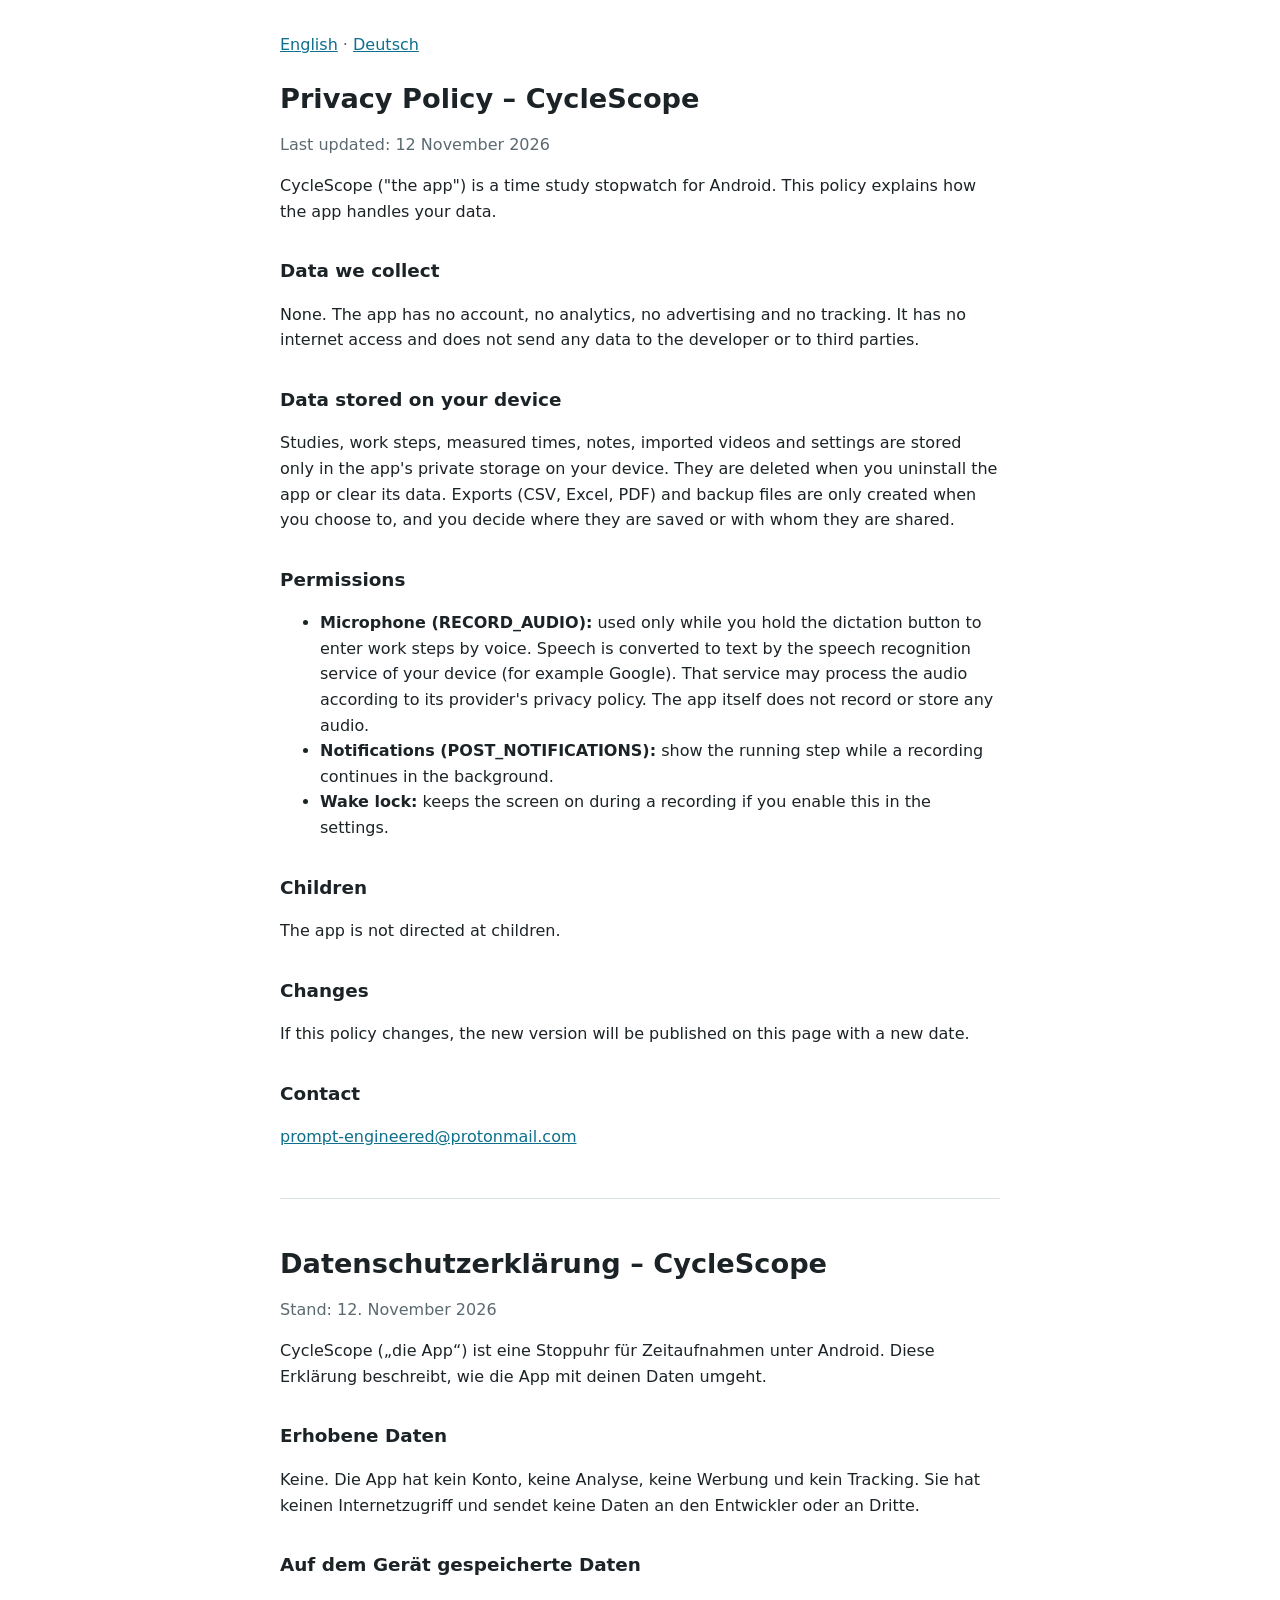
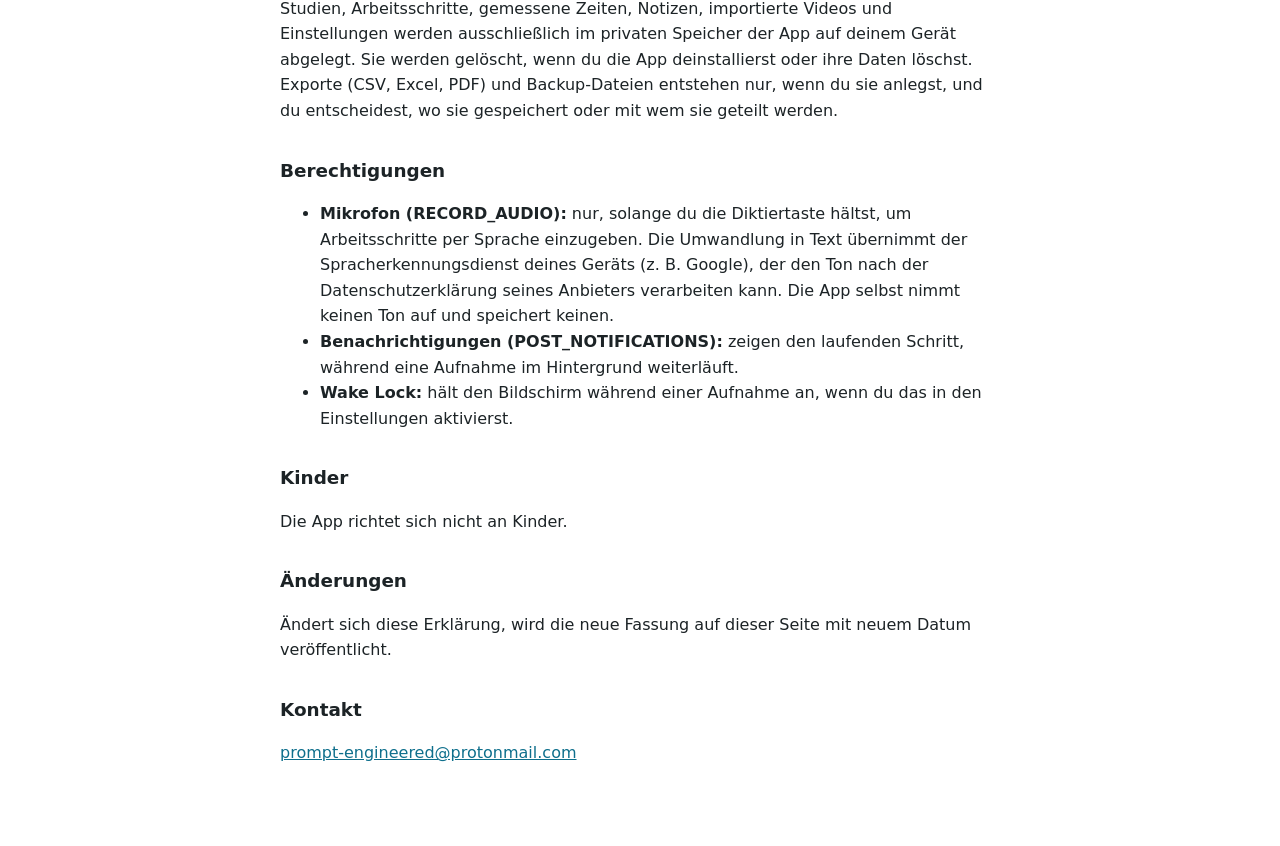
==== site/privacy/index.html @ 5daae581 "feat(site): publish the privacy policy on GitHub Pages Google Play needs a public privacy policy URL" ====
<!doctype html>
<html lang="en">
<head>
<meta charset="utf-8">
<meta name="viewport" content="width=device-width, initial-scale=1">
<title>CycleScope – Privacy Policy / Datenschutzerklärung</title>
<link rel="stylesheet" href="../style.css">
</head>
<body>
<main>
<nav><a href="#en">English</a> · <a href="#de">Deutsch</a></nav>

<section id="en" lang="en">
<h1>Privacy Policy – CycleScope</h1>
<p class="date">Last updated: 12 November 2026</p>
<p>CycleScope ("the app") is a time study stopwatch for Android. This policy explains how the app handles your data.</p>

<h2>Data we collect</h2>
<p>None. The app has no account, no analytics, no advertising and no tracking. It has no internet access and does not send any data to the developer or to third parties.</p>

<h2>Data stored on your device</h2>
<p>Studies, work steps, measured times, notes, imported videos and settings are stored only in the app's private storage on your device. They are deleted when you uninstall the app or clear its data. Exports (CSV, Excel, PDF) and backup files are only created when you choose to, and you decide where they are saved or with whom they are shared.</p>

<h2>Permissions</h2>
<ul>
<li><strong>Microphone (RECORD_AUDIO):</strong> used only while you hold the dictation button to enter work steps by voice. Speech is converted to text by the speech recognition service of your device (for example Google). That service may process the audio according to its provider's privacy policy. The app itself does not record or store any audio.</li>
<li><strong>Notifications (POST_NOTIFICATIONS):</strong> show the running step while a recording continues in the background.</li>
<li><strong>Wake lock:</strong> keeps the screen on during a recording if you enable this in the settings.</li>
</ul>

<h2>Children</h2>
<p>The app is not directed at children.</p>

<h2>Changes</h2>
<p>If this policy changes, the new version will be published on this page with a new date.</p>

<h2>Contact</h2>
<p><a href="mailto:prompt-engineered@protonmail.com">prompt-engineered@protonmail.com</a></p>
</section>

<hr>

<section id="de" lang="de">
<h1>Datenschutzerklärung – CycleScope</h1>
<p class="date">Stand: 12. November 2026</p>
<p>CycleScope („die App“) ist eine Stoppuhr für Zeitaufnahmen unter Android. Diese Erklärung beschreibt, wie die App mit deinen Daten umgeht.</p>

<h2>Erhobene Daten</h2>
<p>Keine. Die App hat kein Konto, keine Analyse, keine Werbung und kein Tracking. Sie hat keinen Internetzugriff und sendet keine Daten an den Entwickler oder an Dritte.</p>

<h2>Auf dem Gerät gespeicherte Daten</h2>
<p>Studien, Arbeitsschritte, gemessene Zeiten, Notizen, importierte Videos und Einstellungen werden ausschließlich im privaten Speicher der App auf deinem Gerät abgelegt. Sie werden gelöscht, wenn du die App deinstallierst oder ihre Daten löschst. Exporte (CSV, Excel, PDF) und Backup-Dateien entstehen nur, wenn du sie anlegst, und du entscheidest, wo sie gespeichert oder mit wem sie geteilt werden.</p>

<h2>Berechtigungen</h2>
<ul>
<li><strong>Mikrofon (RECORD_AUDIO):</strong> nur, solange du die Diktiertaste hältst, um Arbeitsschritte per Sprache einzugeben. Die Umwandlung in Text übernimmt der Spracherkennungsdienst deines Geräts (z. B. Google), der den Ton nach der Datenschutzerklärung seines Anbieters verarbeiten kann. Die App selbst nimmt keinen Ton auf und speichert keinen.</li>
<li><strong>Benachrichtigungen (POST_NOTIFICATIONS):</strong> zeigen den laufenden Schritt, während eine Aufnahme im Hintergrund weiterläuft.</li>
<li><strong>Wake Lock:</strong> hält den Bildschirm während einer Aufnahme an, wenn du das in den Einstellungen aktivierst.</li>
</ul>

<h2>Kinder</h2>
<p>Die App richtet sich nicht an Kinder.</p>

<h2>Änderungen</h2>
<p>Ändert sich diese Erklärung, wird die neue Fassung auf dieser Seite mit neuem Datum veröffentlicht.</p>

<h2>Kontakt</h2>
<p><a href="mailto:prompt-engineered@protonmail.com">prompt-engineered@protonmail.com</a></p>
</section>
</main>
</body>
</html>
---- site/style.css ----
:root {
  --bg: #ffffff;
  --text: #1c2326;
  --muted: #5b6a70;
  --accent: #0e6f8c;
  --line: #d9e2e5;
}

@media (prefers-color-scheme: dark) {
  :root {
    --bg: #11181b;
    --text: #e4ecef;
    --muted: #9fb0b6;
    --accent: #5fc4e2;
    --line: #2a363b;
  }
}

body {
  margin: 0;
  background: var(--bg);
  color: var(--text);
  font: 16px/1.6 system-ui, -apple-system, "Segoe UI", Roboto, sans-serif;
}

main {
  max-width: 720px;
  margin: 0 auto;
  padding: 32px 16px 64px;
}

h1 { font-size: 1.7rem; line-height: 1.25; margin: 1.5rem 0 0.25rem; }
h2 { font-size: 1.15rem; margin-top: 2rem; }
a { color: var(--accent); }
.date, nav { color: var(--muted); }
hr { border: 0; border-top: 1px solid var(--line); margin: 3rem 0; }
img.icon { width: 96px; height: 96px; border-radius: 22px; }
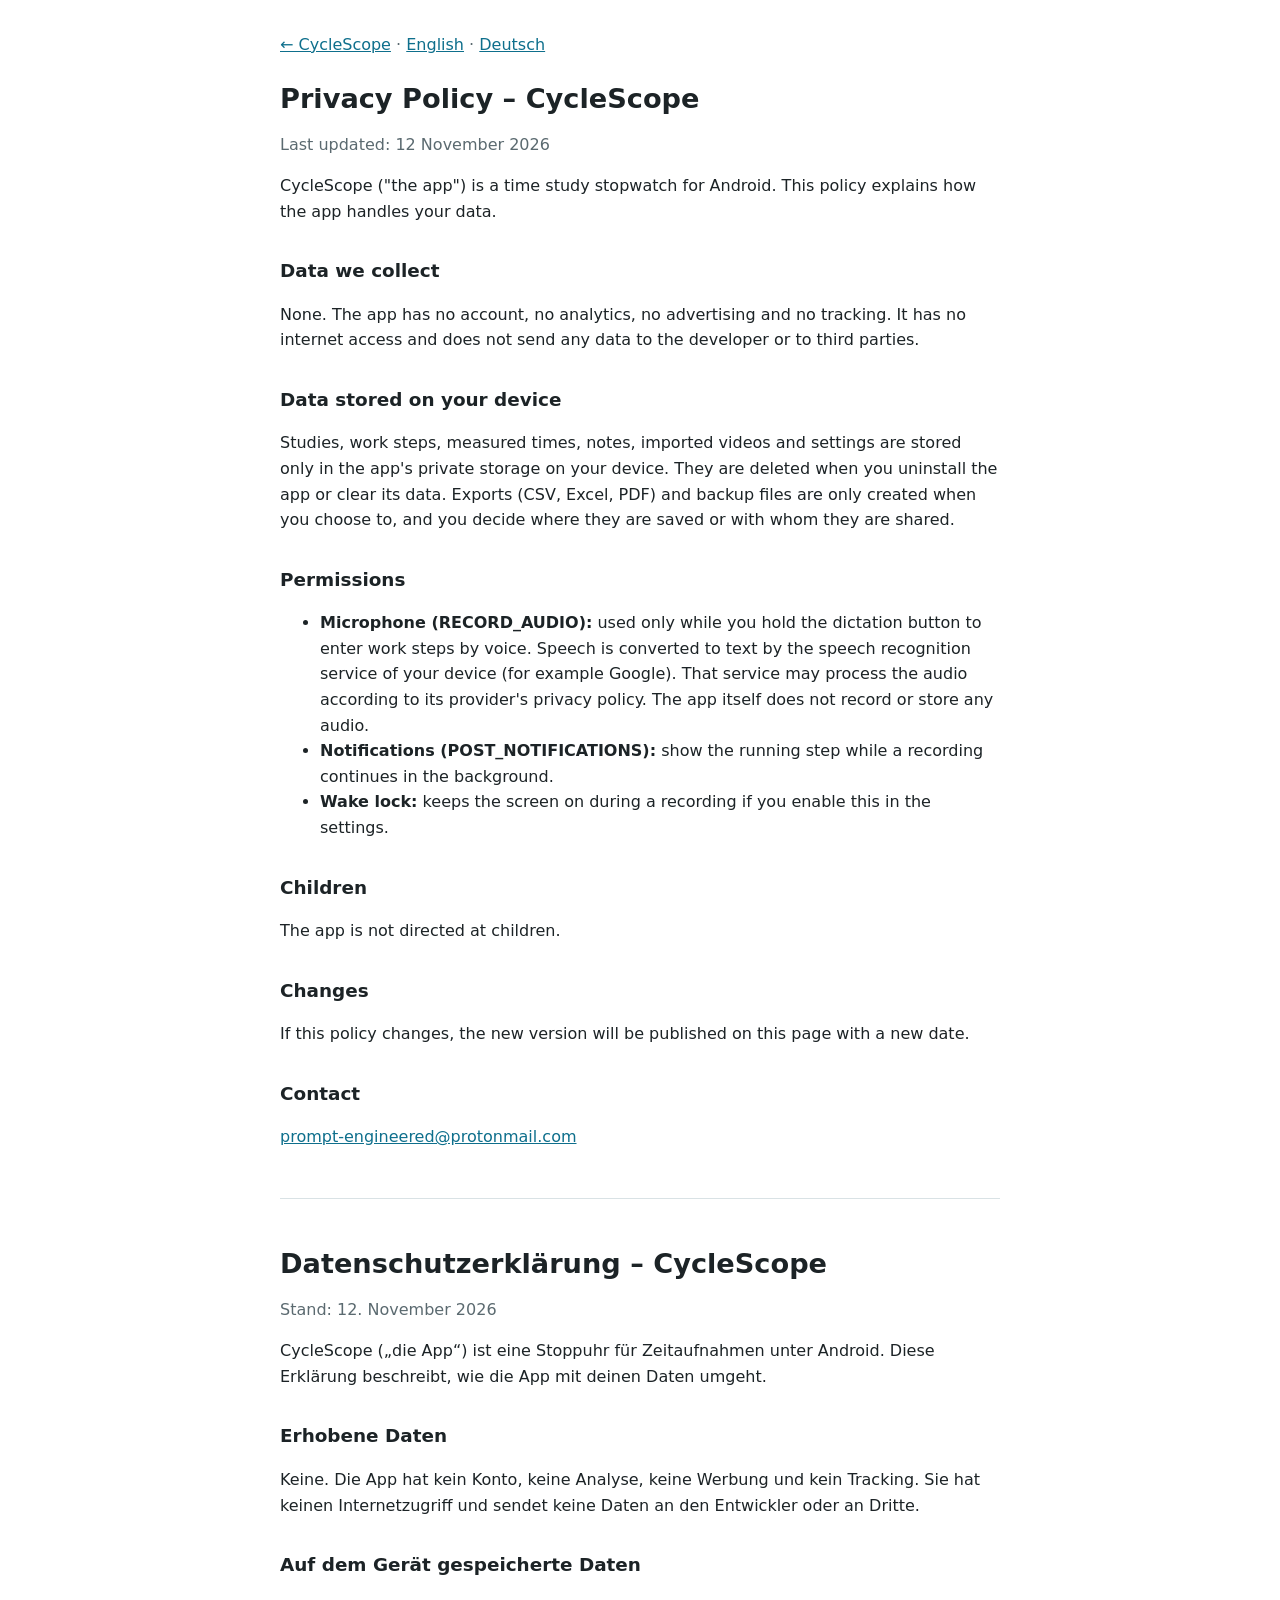
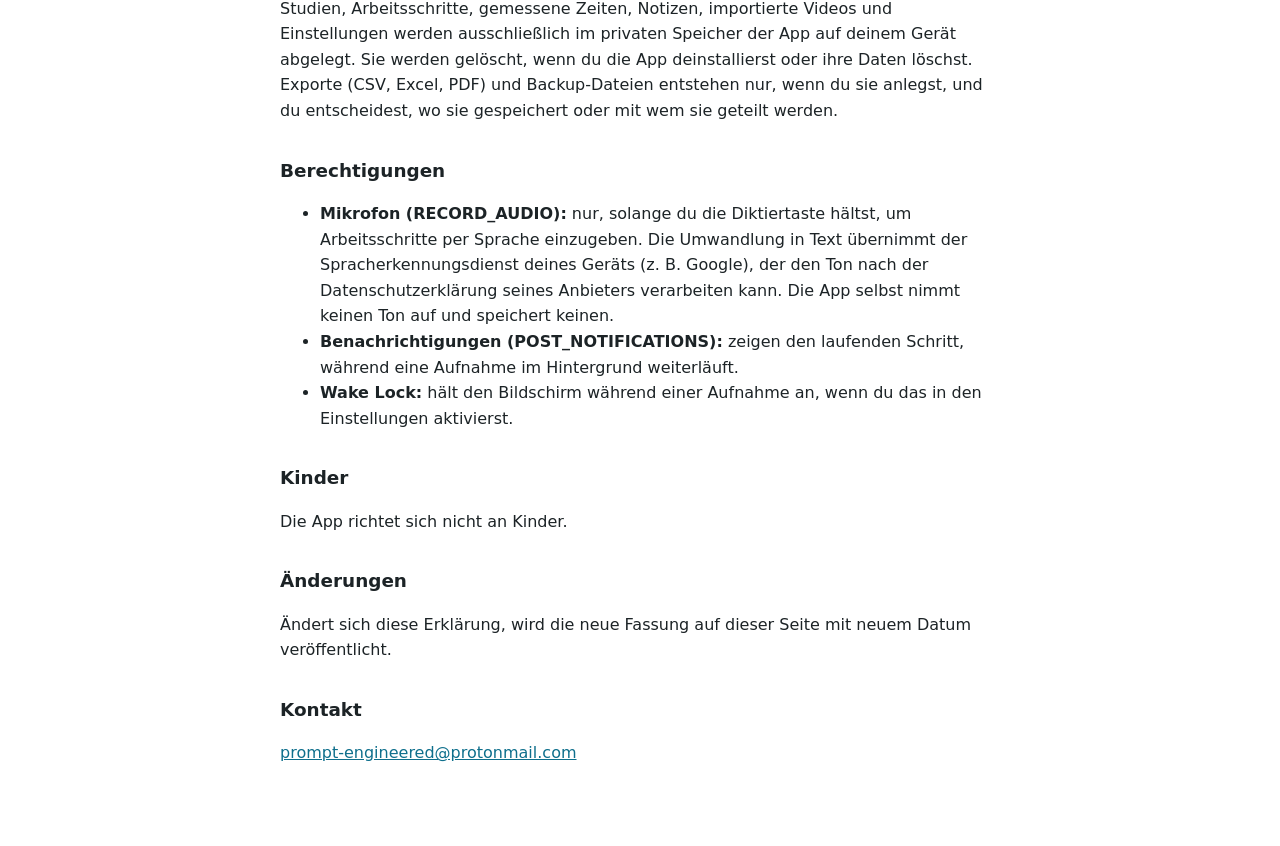
==== commit 93ae35fc: "feat(site): bilingual landing page with app screenshots One-pager in English and German with feature" ====
--- a/site/privacy/index.html
+++ b/site/privacy/index.html
@@ -8,7 +8,7 @@
 </head>
 <body>
 <main>
-<nav><a href="#en">English</a> · <a href="#de">Deutsch</a></nav>
+<nav><a href="../">← CycleScope</a> · <a href="#en">English</a> · <a href="#de">Deutsch</a></nav>
 
 <section id="en" lang="en">
 <h1>Privacy Policy – CycleScope</h1>
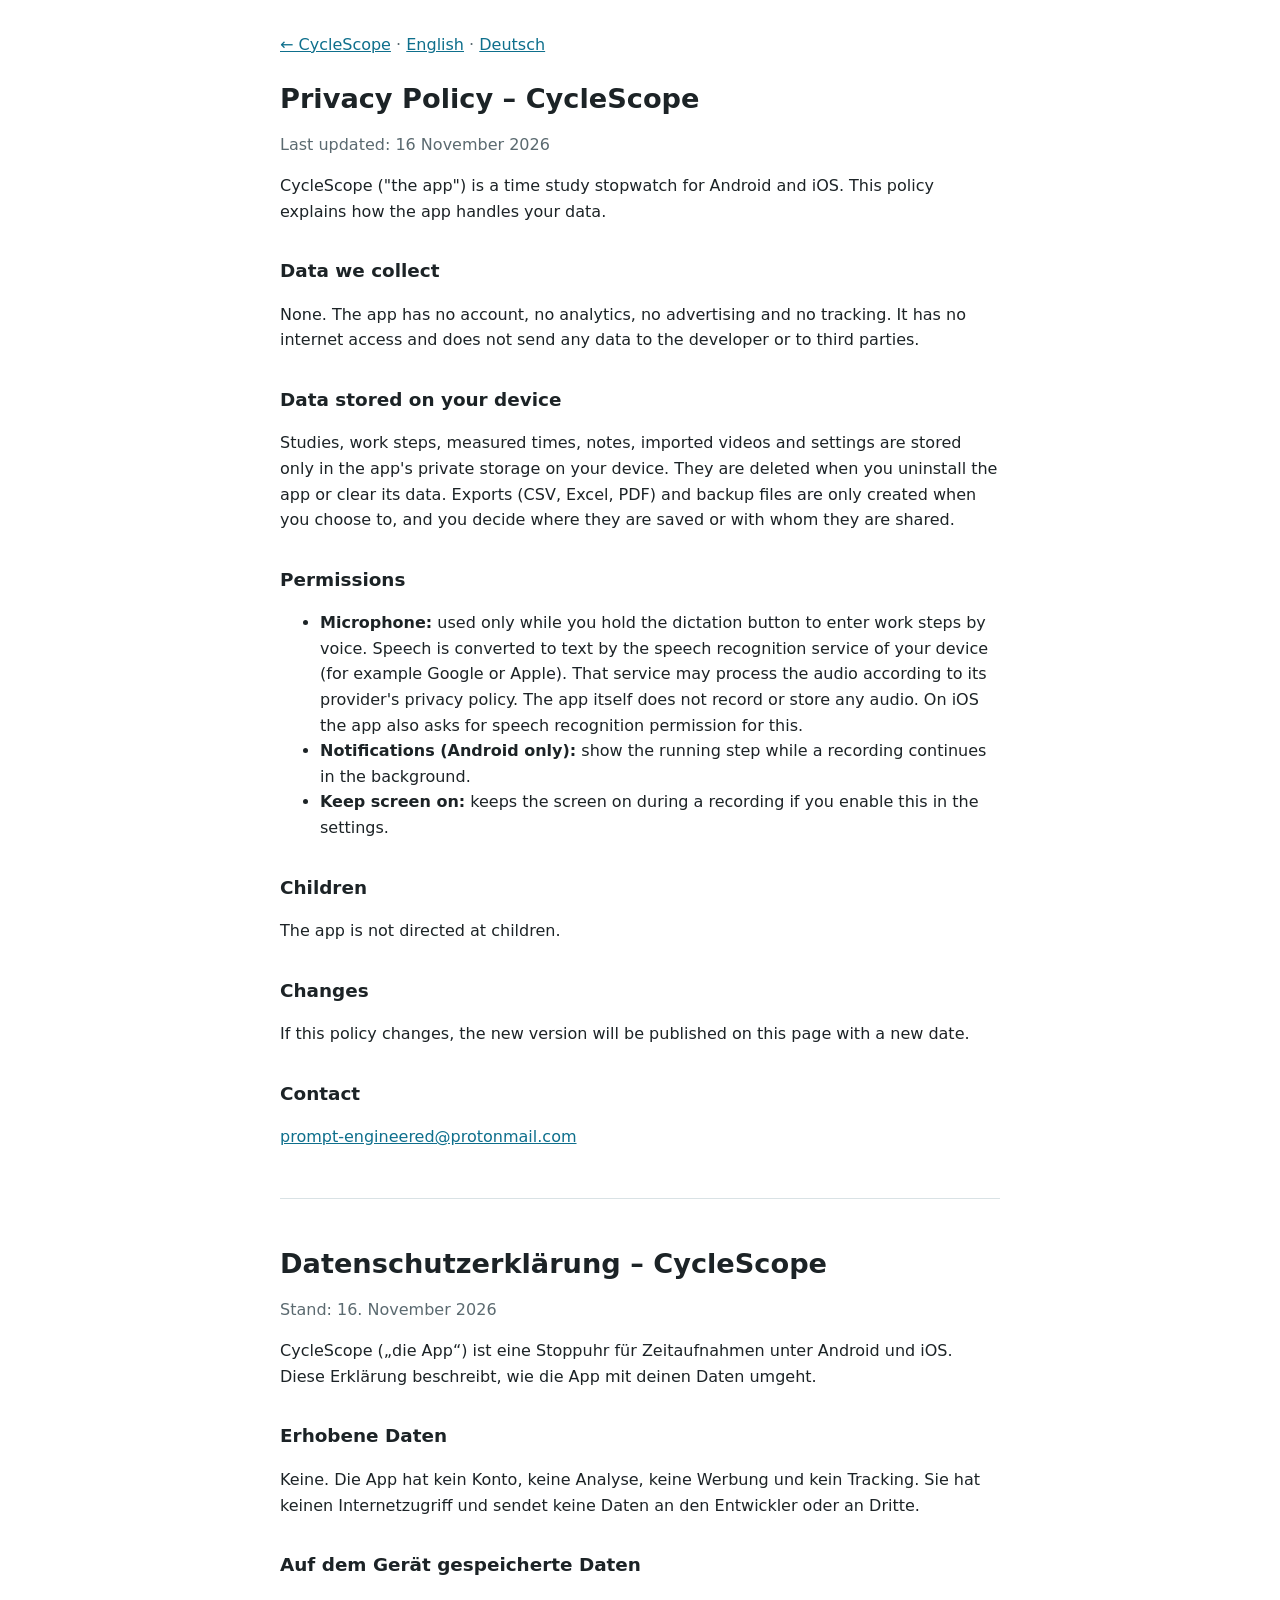
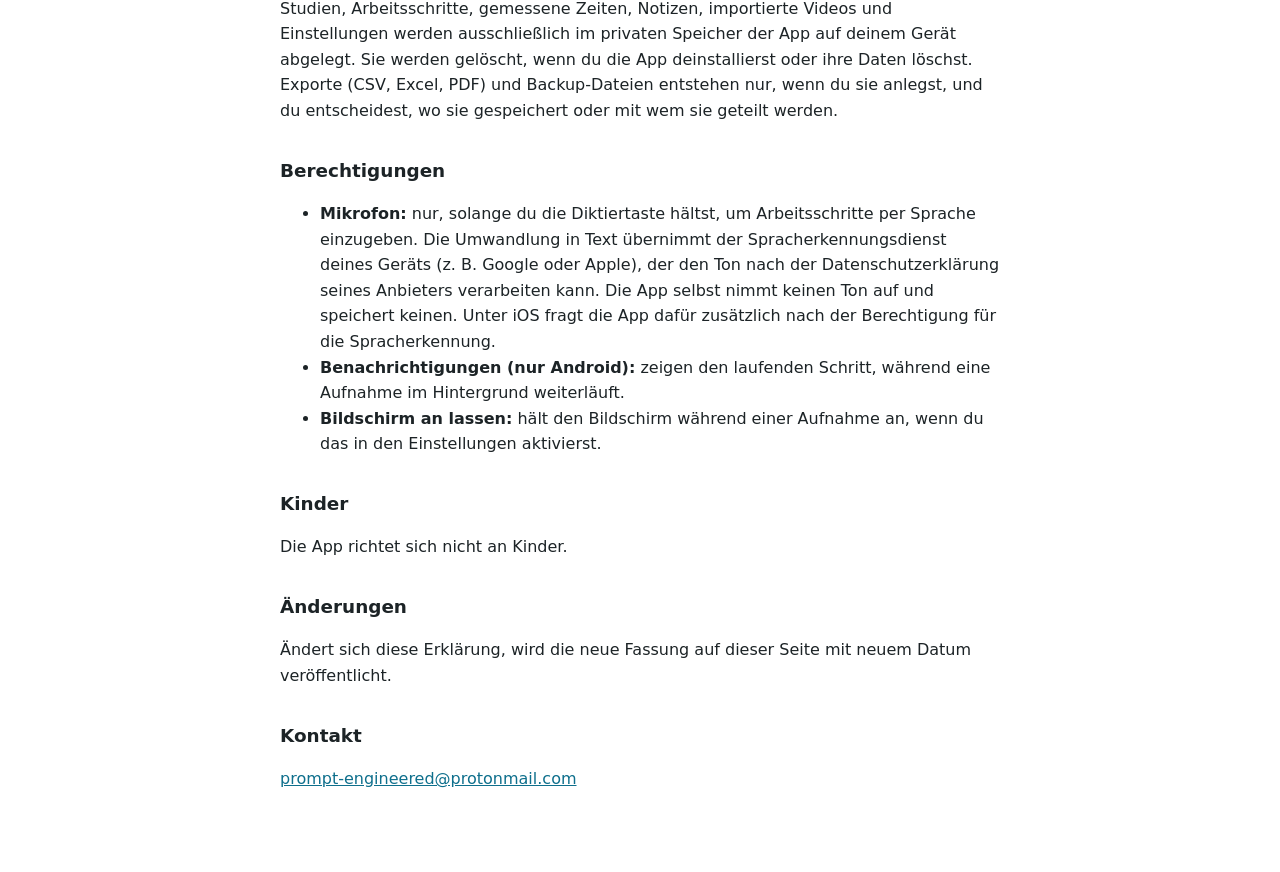
==== commit eee3ed18: "docs(site): cover iOS in the privacy policy (Task_36)" ====
--- a/site/privacy/index.html
+++ b/site/privacy/index.html
@@ -12,8 +12,8 @@
 
 <section id="en" lang="en">
 <h1>Privacy Policy – CycleScope</h1>
-<p class="date">Last updated: 12 November 2026</p>
-<p>CycleScope ("the app") is a time study stopwatch for Android. This policy explains how the app handles your data.</p>
+<p class="date">Last updated: 16 November 2026</p>
+<p>CycleScope ("the app") is a time study stopwatch for Android and iOS. This policy explains how the app handles your data.</p>
 
 <h2>Data we collect</h2>
 <p>None. The app has no account, no analytics, no advertising and no tracking. It has no internet access and does not send any data to the developer or to third parties.</p>
@@ -23,9 +23,9 @@
 
 <h2>Permissions</h2>
 <ul>
-<li><strong>Microphone (RECORD_AUDIO):</strong> used only while you hold the dictation button to enter work steps by voice. Speech is converted to text by the speech recognition service of your device (for example Google). That service may process the audio according to its provider's privacy policy. The app itself does not record or store any audio.</li>
-<li><strong>Notifications (POST_NOTIFICATIONS):</strong> show the running step while a recording continues in the background.</li>
-<li><strong>Wake lock:</strong> keeps the screen on during a recording if you enable this in the settings.</li>
+<li><strong>Microphone:</strong> used only while you hold the dictation button to enter work steps by voice. Speech is converted to text by the speech recognition service of your device (for example Google or Apple). That service may process the audio according to its provider's privacy policy. The app itself does not record or store any audio. On iOS the app also asks for speech recognition permission for this.</li>
+<li><strong>Notifications (Android only):</strong> show the running step while a recording continues in the background.</li>
+<li><strong>Keep screen on:</strong> keeps the screen on during a recording if you enable this in the settings.</li>
 </ul>
 
 <h2>Children</h2>
@@ -42,8 +42,8 @@
 
 <section id="de" lang="de">
 <h1>Datenschutzerklärung – CycleScope</h1>
-<p class="date">Stand: 12. November 2026</p>
-<p>CycleScope („die App“) ist eine Stoppuhr für Zeitaufnahmen unter Android. Diese Erklärung beschreibt, wie die App mit deinen Daten umgeht.</p>
+<p class="date">Stand: 16. November 2026</p>
+<p>CycleScope („die App“) ist eine Stoppuhr für Zeitaufnahmen unter Android und iOS. Diese Erklärung beschreibt, wie die App mit deinen Daten umgeht.</p>
 
 <h2>Erhobene Daten</h2>
 <p>Keine. Die App hat kein Konto, keine Analyse, keine Werbung und kein Tracking. Sie hat keinen Internetzugriff und sendet keine Daten an den Entwickler oder an Dritte.</p>
@@ -53,9 +53,9 @@
 
 <h2>Berechtigungen</h2>
 <ul>
-<li><strong>Mikrofon (RECORD_AUDIO):</strong> nur, solange du die Diktiertaste hältst, um Arbeitsschritte per Sprache einzugeben. Die Umwandlung in Text übernimmt der Spracherkennungsdienst deines Geräts (z. B. Google), der den Ton nach der Datenschutzerklärung seines Anbieters verarbeiten kann. Die App selbst nimmt keinen Ton auf und speichert keinen.</li>
-<li><strong>Benachrichtigungen (POST_NOTIFICATIONS):</strong> zeigen den laufenden Schritt, während eine Aufnahme im Hintergrund weiterläuft.</li>
-<li><strong>Wake Lock:</strong> hält den Bildschirm während einer Aufnahme an, wenn du das in den Einstellungen aktivierst.</li>
+<li><strong>Mikrofon:</strong> nur, solange du die Diktiertaste hältst, um Arbeitsschritte per Sprache einzugeben. Die Umwandlung in Text übernimmt der Spracherkennungsdienst deines Geräts (z. B. Google oder Apple), der den Ton nach der Datenschutzerklärung seines Anbieters verarbeiten kann. Die App selbst nimmt keinen Ton auf und speichert keinen. Unter iOS fragt die App dafür zusätzlich nach der Berechtigung für die Spracherkennung.</li>
+<li><strong>Benachrichtigungen (nur Android):</strong> zeigen den laufenden Schritt, während eine Aufnahme im Hintergrund weiterläuft.</li>
+<li><strong>Bildschirm an lassen:</strong> hält den Bildschirm während einer Aufnahme an, wenn du das in den Einstellungen aktivierst.</li>
 </ul>
 
 <h2>Kinder</h2>
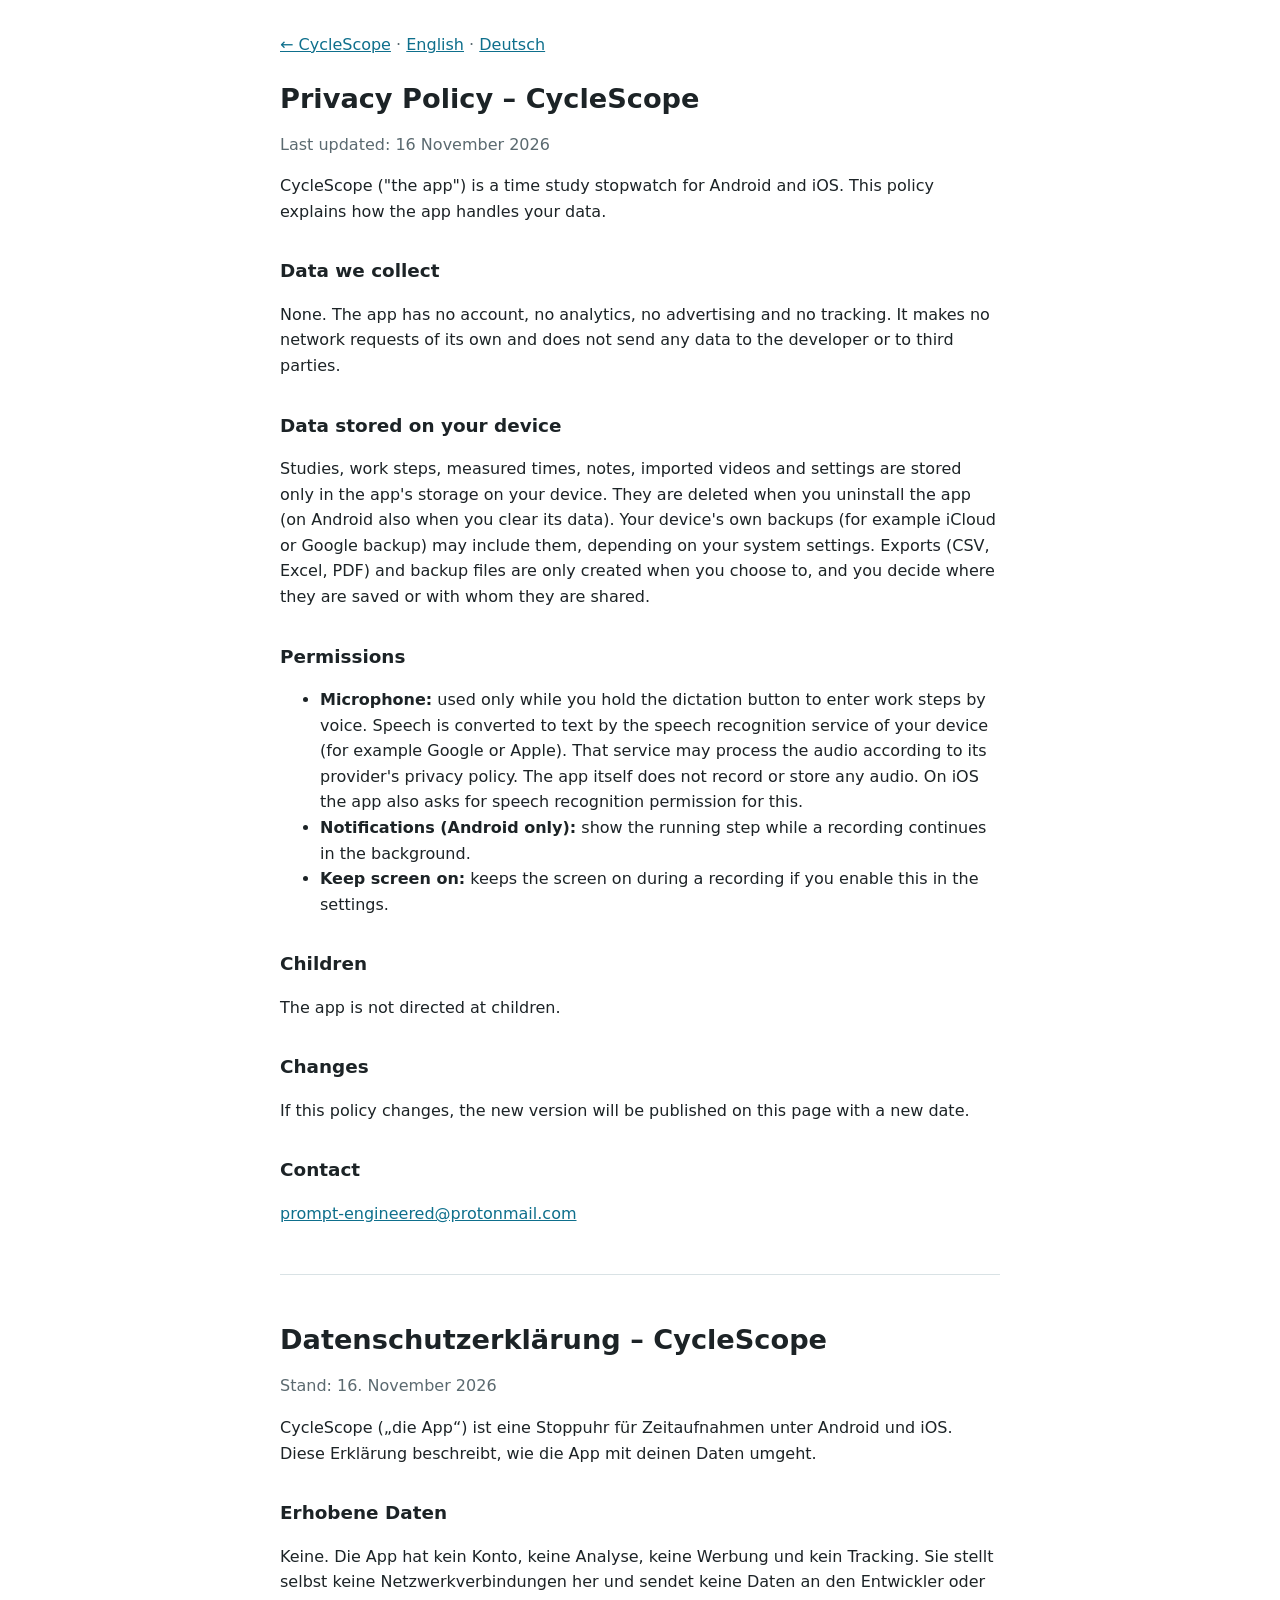
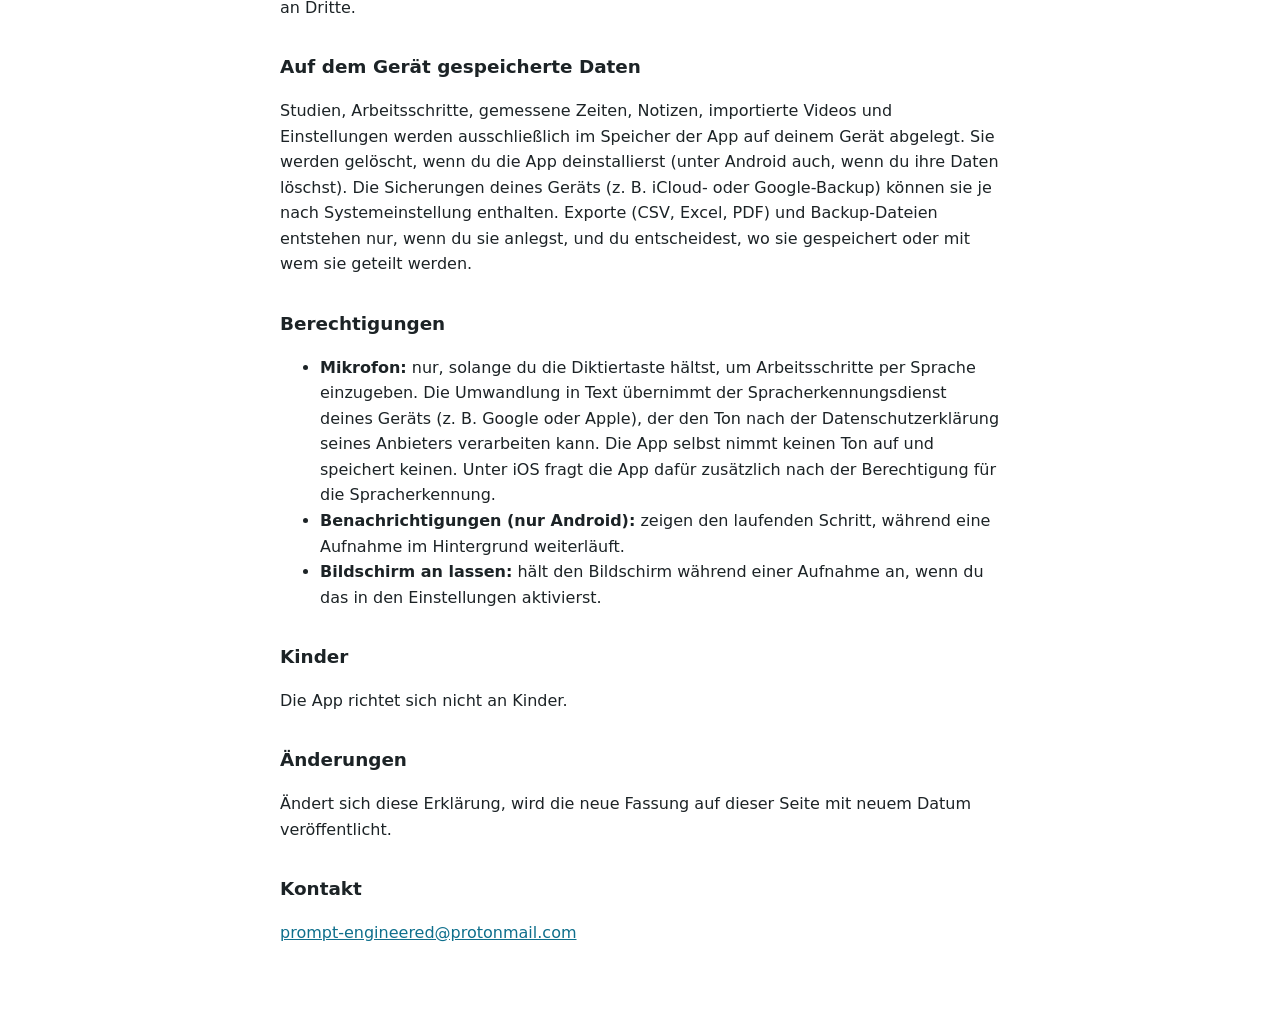
==== commit 907cf77e: "docs(site): describe network use and device backups (Task_36)" ====
--- a/site/privacy/index.html
+++ b/site/privacy/index.html
@@ -16,10 +16,10 @@
 <p>CycleScope ("the app") is a time study stopwatch for Android and iOS. This policy explains how the app handles your data.</p>
 
 <h2>Data we collect</h2>
-<p>None. The app has no account, no analytics, no advertising and no tracking. It has no internet access and does not send any data to the developer or to third parties.</p>
+<p>None. The app has no account, no analytics, no advertising and no tracking. It makes no network requests of its own and does not send any data to the developer or to third parties.</p>
 
 <h2>Data stored on your device</h2>
-<p>Studies, work steps, measured times, notes, imported videos and settings are stored only in the app's private storage on your device. They are deleted when you uninstall the app or clear its data. Exports (CSV, Excel, PDF) and backup files are only created when you choose to, and you decide where they are saved or with whom they are shared.</p>
+<p>Studies, work steps, measured times, notes, imported videos and settings are stored only in the app's storage on your device. They are deleted when you uninstall the app (on Android also when you clear its data). Your device's own backups (for example iCloud or Google backup) may include them, depending on your system settings. Exports (CSV, Excel, PDF) and backup files are only created when you choose to, and you decide where they are saved or with whom they are shared.</p>
 
 <h2>Permissions</h2>
 <ul>
@@ -46,10 +46,10 @@
 <p>CycleScope („die App“) ist eine Stoppuhr für Zeitaufnahmen unter Android und iOS. Diese Erklärung beschreibt, wie die App mit deinen Daten umgeht.</p>
 
 <h2>Erhobene Daten</h2>
-<p>Keine. Die App hat kein Konto, keine Analyse, keine Werbung und kein Tracking. Sie hat keinen Internetzugriff und sendet keine Daten an den Entwickler oder an Dritte.</p>
+<p>Keine. Die App hat kein Konto, keine Analyse, keine Werbung und kein Tracking. Sie stellt selbst keine Netzwerkverbindungen her und sendet keine Daten an den Entwickler oder an Dritte.</p>
 
 <h2>Auf dem Gerät gespeicherte Daten</h2>
-<p>Studien, Arbeitsschritte, gemessene Zeiten, Notizen, importierte Videos und Einstellungen werden ausschließlich im privaten Speicher der App auf deinem Gerät abgelegt. Sie werden gelöscht, wenn du die App deinstallierst oder ihre Daten löschst. Exporte (CSV, Excel, PDF) und Backup-Dateien entstehen nur, wenn du sie anlegst, und du entscheidest, wo sie gespeichert oder mit wem sie geteilt werden.</p>
+<p>Studien, Arbeitsschritte, gemessene Zeiten, Notizen, importierte Videos und Einstellungen werden ausschließlich im Speicher der App auf deinem Gerät abgelegt. Sie werden gelöscht, wenn du die App deinstallierst (unter Android auch, wenn du ihre Daten löschst). Die Sicherungen deines Geräts (z. B. iCloud- oder Google-Backup) können sie je nach Systemeinstellung enthalten. Exporte (CSV, Excel, PDF) und Backup-Dateien entstehen nur, wenn du sie anlegst, und du entscheidest, wo sie gespeichert oder mit wem sie geteilt werden.</p>
 
 <h2>Berechtigungen</h2>
 <ul>
